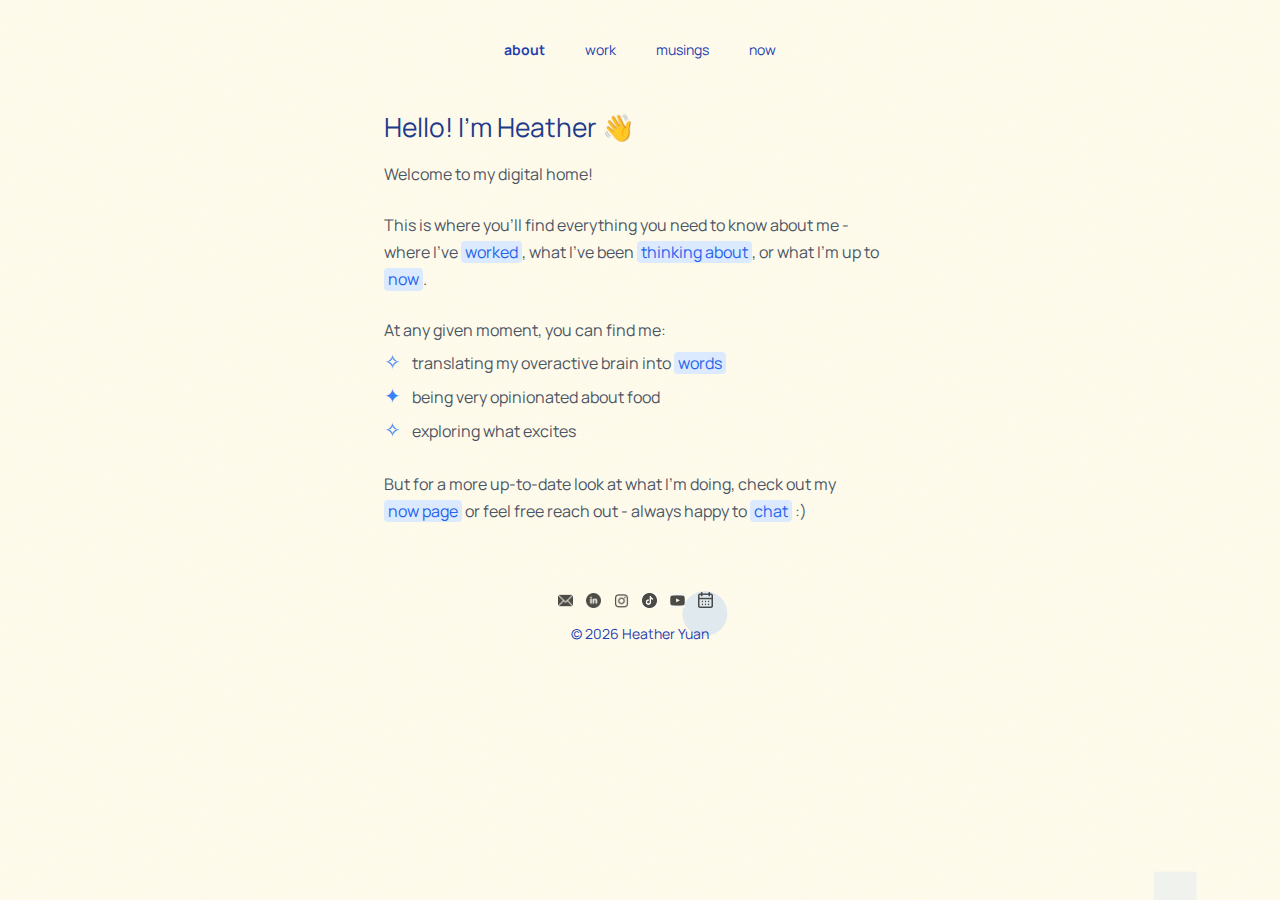
==== index.html @ a59e607d "small changes" ====
<!DOCTYPE html>
<html lang="en">
<head>
  <meta charset="UTF-8">
  <meta name="viewport" content="width=device-width, initial-scale=1.0">
  <title>Heather Yuan</title>
  <link rel="stylesheet" href="css/styles.css">
  <link href="https://fonts.googleapis.com/css2?family=Manrope:wght@200..800&display=swap" rel="stylesheet">
</head>
<body>
  <!-- Background elements -->
  <div class="background" id="background">
    <!-- Floating elements will be added here by JavaScript -->
  </div>
  <div class="texture"></div>
  
  <!-- Content -->
  <div class="content">
    <!-- Navigation -->
    <nav>
      <div class="nav-links" id="navLinks">
        <a href="index.html" class="nav-link">about</a>
        <a href="assets/Heather_Yuan_Resume.pdf" target="_blank" class="nav-link">work</a>
        <a href="https://heatheryuan.com/musings/" target="_blank" class="nav-link">musings</a>
        <a href="now.html" class="nav-link">now</a>
        <!-- <a href="contact.html" class="nav-link">contact</a> -->
      </div>
    </nav>
    
    <main class="container">
      <!-- Intro Section -->
      <section>
        <h1>Hello! I'm Heather <span class="wave-emoji">👋</span></h1>
        <!-- <div class="divider"></div> -->
        <p>
          Welcome to my digital home!
        </p>
        <p>
          This is where you'll find everything you need to know about me - where I've <span class="highlight"><a target="_blank" href="assets/Heather_Yuan_Resume.pdf" class="link">worked</a></span>, what I've been <span class="highlight"><a target="_blank" href="https://heatheryuan.com/musings/" class="link">thinking about</a></span>, or what I'm up to <span class="highlight"><a href="now.html" class="link">now</a></span>.
        </p>
        <p>
          At any given moment, you can find me:<br>
          <span class="icon">✧</span> translating my overactive brain into <span class="highlight"><a target="_blank" href="https://heatheryuan.com/musings/" class="link">words</a></span><br>
          <span class="icon">✦</span> being very opinionated about food<br>
          <span class="icon">✧</span> exploring what excites<br>
        </p>
        <p>
          But for a more up-to-date look at what I'm doing, check out my <span class="highlight"><a href="now.html" class="link">now page</a></span> or feel free reach out - always happy to <span class="highlight"><a target="_blank" href="https://calendly.com/hyhyuan22/30min" class="link">chat</a></span> :)
        </p>
        
      
      <!-- Links Section -->
      <!-- <section>
        <p><span class="icon">✦</span><a href="#" class="link">Read my latest essay</a></p>
        <p><span class="icon">✦</span><a href="#" class="link">See my Github experiments</a></p>
        <p><span class="icon">✦</span><a href="#" class="link">Subscribe to my newsletter</a></p>
      </section> -->
    </main>
    
    <!-- Footer -->
    <footer>
      <a target="_blank" href="mailto:hyhyuan22@gmail.com" style="text-decoration: none;">
        <img id="icon" src="assets/img/icons/email.png">
      </a>
      <a target="_blank" href="https://www.linkedin.com/in/heatheryuan/" style="text-decoration: none;">
        <img id="icon" src="assets/img/icons/linkedin.png">
      </a>
      <a target="_blank" href="https://www.instagram.com/heather.yuan/" style="text-decoration: none;">
          <img id="icon" src="assets/img/icons/instagram.webp">
      </a>
      <a target="_blank" href="https://www.tiktok.com/@heatheryuann" style="text-decoration: none;">
        <img id="icon" src="assets/img/icons/tiktok.png">
      </a>
      <a target="_blank" href="https://www.youtube.com/@heatheryuann" style="text-decoration: none;">
        <img id="icon" src="assets/img/icons/youtube.webp">
      </a>
      <a target="_blank" href="https://calendly.com/hyhyuan22/30min" style="text-decoration: none;">
        <img id="icon" src="assets/img/icons/calendar.png">
      </a>
      <p>© <span id="year"></span> Heather Yuan</p>
    </footer>
  </div>
  <script src="js/script.jsx"></script>
  <script src="js/background.jsx"></script>
</body>
</html>
---- css/styles.css ----
body {
    margin: 0;
    padding: 0;
    font-family: "Manrope", sans-serif;
    background-color: #fffbeb; /* amber-50 */
    color: #4b5563; /* gray-700 */
    min-height: 100vh;
    position: relative;
    overflow-x: hidden;
  }

  /* Container */
  .container {
    max-width: 32rem;
    margin: 0 auto;
    padding: 0 1.5rem;
  }
  .container.now {
    background-color: white;
    border-radius: 10px;
    padding: 20px;
    box-shadow: 0 2px 10px rgba(0, 0, 0, 0.1);
    margin: 0 auto;
    border: 2px solid #3b82f6;
  }

  /* Navigation */
  nav {
    display: flex;
    justify-content: center;
    padding-top: 2.5rem;
    padding-bottom: 2rem;
  }

  .nav-links {
    display: flex;
    gap: 2.5rem;
  }

  .nav-link {
    display: inline-block;
    font-size: 0.875rem;
    color: #1e40af; /* blue-800 */
    text-decoration: none;
    transition: transform 0.3s;
    transform-origin: center center;
  }

  .nav-link.active {
    font-weight: bold;
  }

  /* Wave */
  .wave-emoji {
    display: inline-block;
    cursor: pointer;
    transition: transform 0.1s ease-in-out;
  }
  
  @keyframes wave {
    0% { transform: rotate(0deg); }
    20% { transform: rotate(15deg); }
    40% { transform: rotate(-8deg); }
    60% { transform: rotate(10deg); }
    80% { transform: rotate(-5deg); }
    100% { transform: rotate(0deg); }
  }
  
  .wave-emoji:hover {
    animation: wave 0.8s ease-in-out;
  }

  /* Sections */
  section {
    margin-bottom: 1rem;
  }

  .text-center {
    text-align: center;
  }

  h1 {
    font-size: 1.65rem;
    font-weight: normal;
    color: #1e3a8a; /* blue-900 */
    margin-bottom: 1rem;
  }

  .divider {
    height: 0.25rem;
    width: 4rem;
    background-color: #3b82f6; /* blue-500 */
    margin: 1rem auto;
    border-radius: 9999px;
  }

  p {
    line-height: 1.7;
    margin-bottom: 1.5rem;
  }

  /* List */
  ul {
    list-style: none;
    padding: 0;
    margin: 1.5rem 0;
  }

  li {
    margin-bottom: 1rem;
    line-height: 1.7;
  }

  .icon {
    color: #3b82f6; /* blue-500 */
    font-size: 1.25rem;
    margin-right: 0.5rem;
  }

  /* Projects */
  .projects {
    display: flex;
    flex-direction: column;
    gap: 2rem;
    margin-top: 1.5rem;
  }

  .project-card {
    padding: 1.5rem;
    background-color: white;
    border-radius: 0.5rem;
    border: 1px solid #dbeafe; /* blue-100 */
    box-shadow: 0 1px 2px rgba(0, 0, 0, 0.05);
    transition: all 0.3s;
  }

  .project-card:hover {
    transform: translateY(-0.25rem);
    box-shadow: 0 4px 6px rgba(0, 0, 0, 0.05);
  }

  .project-title {
    font-size: 1rem;
    font-weight: 500;
    color: #1e40af; /* blue-800 */
    margin-top: 0;
    margin-bottom: 0.5rem;
  }

  .project-subtitle {
    font-size: 0.75rem;
    font-weight: 500;
    color: #2563eb; /* blue-600 */
    margin-top: 0;
  }

  /* Links */
  .link {
    color: #2563eb; /* blue-600 */
    text-decoration: none;
    transition: all 0.3s;
    display: inline-block;
    transform-origin: center center;
    background-color: #dbeafe; /* blue-100 */
    padding: 0 0.25rem;
    border-radius: 0.25rem;
    line-height: 1.4;
  }

  .link:hover {
    background-color: #C2DCFD;
    transform: rotate(1deg);
  }

  /* Footer */
  footer {
    text-align: center;
    padding: 2.5rem 0;
    font-size: 0.875rem;
    color: #1e40af; /* blue-800 */
  }

  #icon {
    width: 15px;
    opacity: 0.7;
    vertical-align: bottom;
    margin-right: 10px;
}

  /* Background elements */
  .background {
    position: absolute;
    top: 0;
    left: 0;
    width: 100%;
    height: 100%;
    z-index: -10;
    overflow: hidden;
  }

  .floating-element {
    position: absolute;
    opacity: 0.3;
    animation: float 20s ease-in-out infinite;
  }

  .circle {
    border-radius: 50%;
  }

  .square {
    transform: rotate(45deg);
  }

  .texture {
    position: absolute;
    top: 0;
    left: 0;
    width: 100%;
    height: 100%;
    background-image: url('[data-uri]');
    opacity: 0.3;
    z-index: -5;
  }

  .content {
    position: relative;
    z-index: 10;
  }
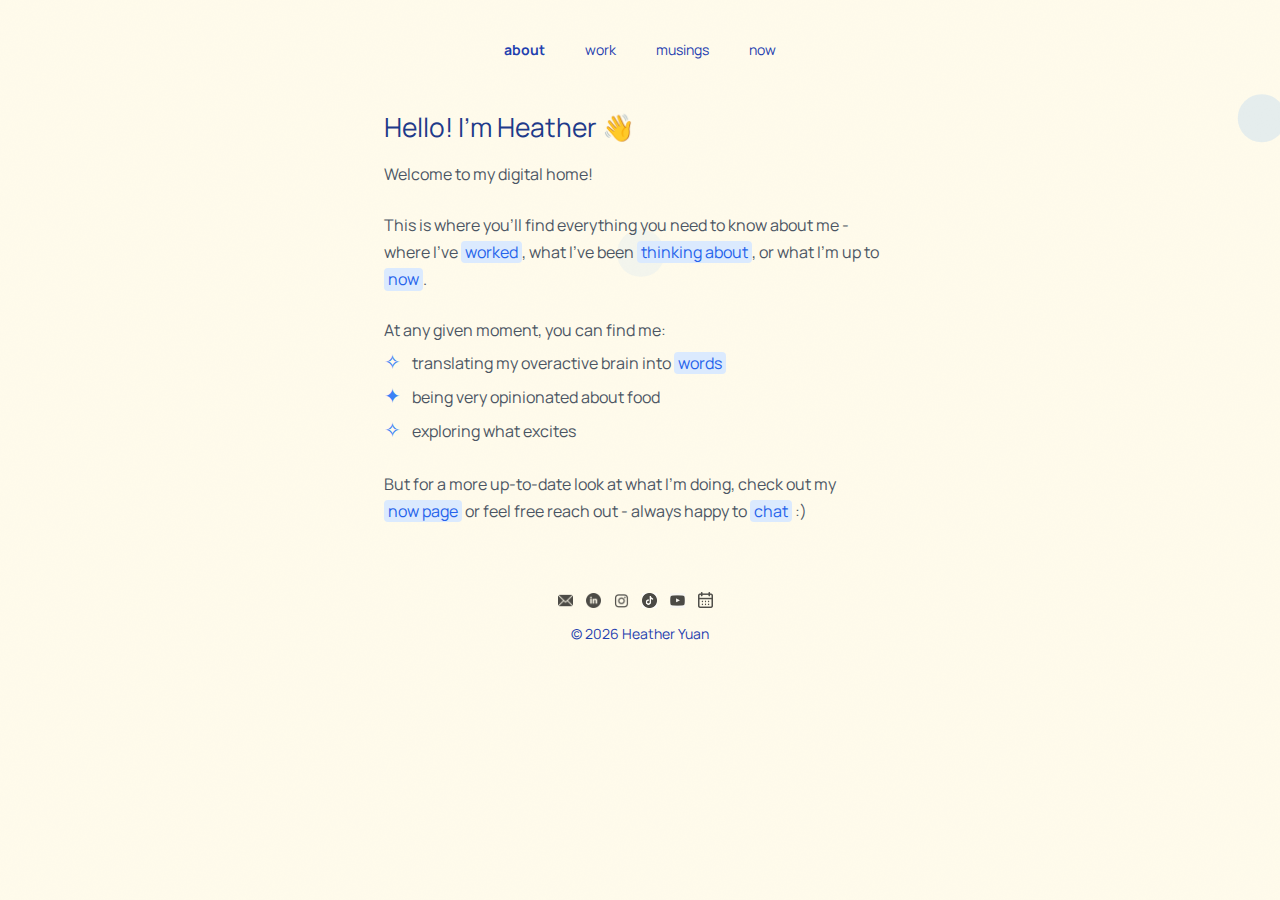
==== commit 42599b23: "add monogram" ====
--- a/index.html
+++ b/index.html
@@ -4,6 +4,7 @@
   <meta charset="UTF-8">
   <meta name="viewport" content="width=device-width, initial-scale=1.0">
   <title>Heather Yuan</title>
+  <link rel="icon" href="assets/img/personal/monogram.png">
   <link rel="stylesheet" href="css/styles.css">
   <link href="https://fonts.googleapis.com/css2?family=Manrope:wght@200..800&display=swap" rel="stylesheet">
 </head>
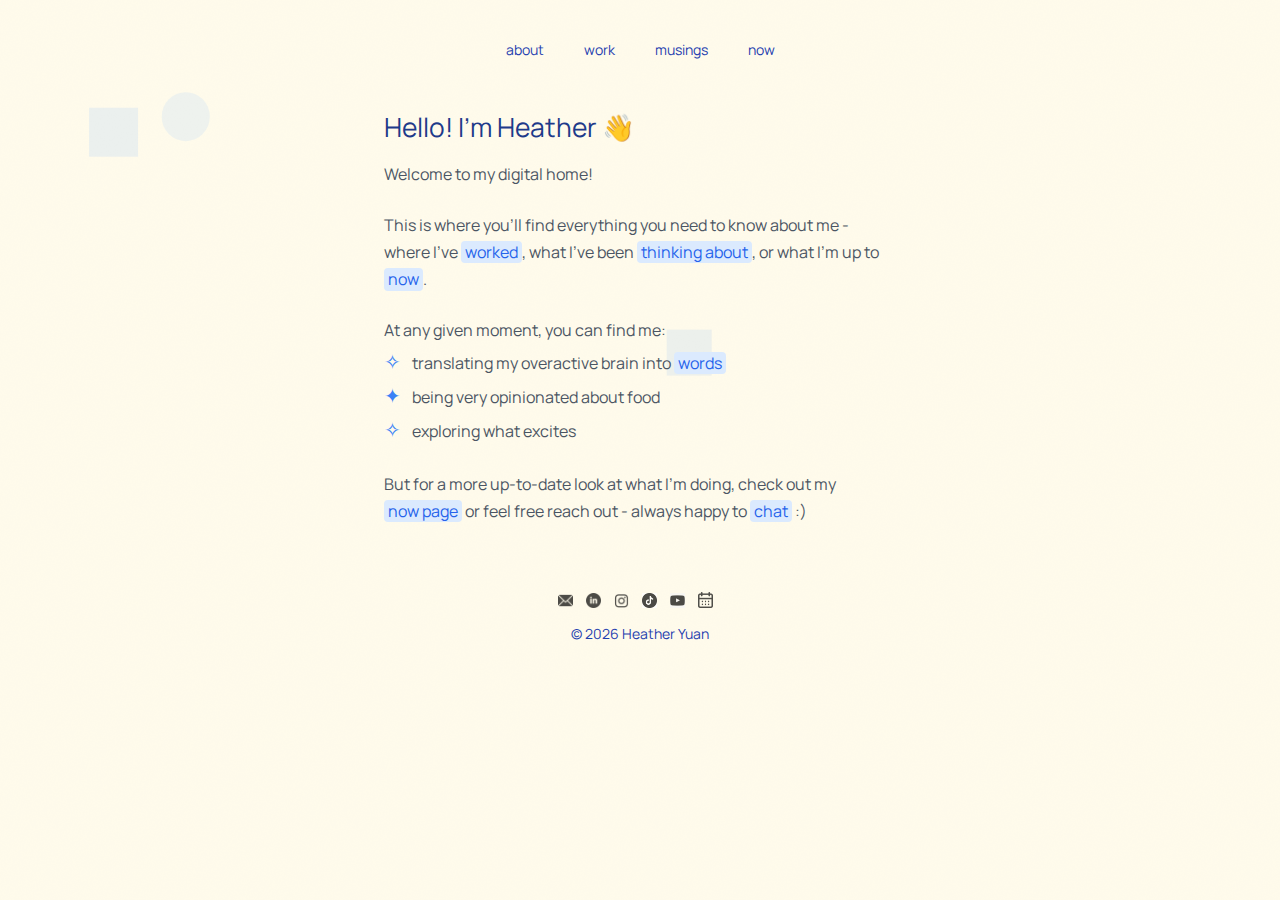
==== commit eaebbae9: "testing subdomains" ====
--- a/index.html
+++ b/index.html
@@ -20,10 +20,10 @@
     <!-- Navigation -->
     <nav>
       <div class="nav-links" id="navLinks">
-        <a href="index.html" class="nav-link">about</a>
+        <a href="/" class="nav-link">about</a>
         <a href="assets/Heather_Yuan_Resume.pdf" target="_blank" class="nav-link">work</a>
         <a href="https://heatheryuan.com/musings/" target="_blank" class="nav-link">musings</a>
-        <a href="now.html" class="nav-link">now</a>
+        <a href="/now" class="nav-link">now</a>
         <!-- <a href="contact.html" class="nav-link">contact</a> -->
       </div>
     </nav>
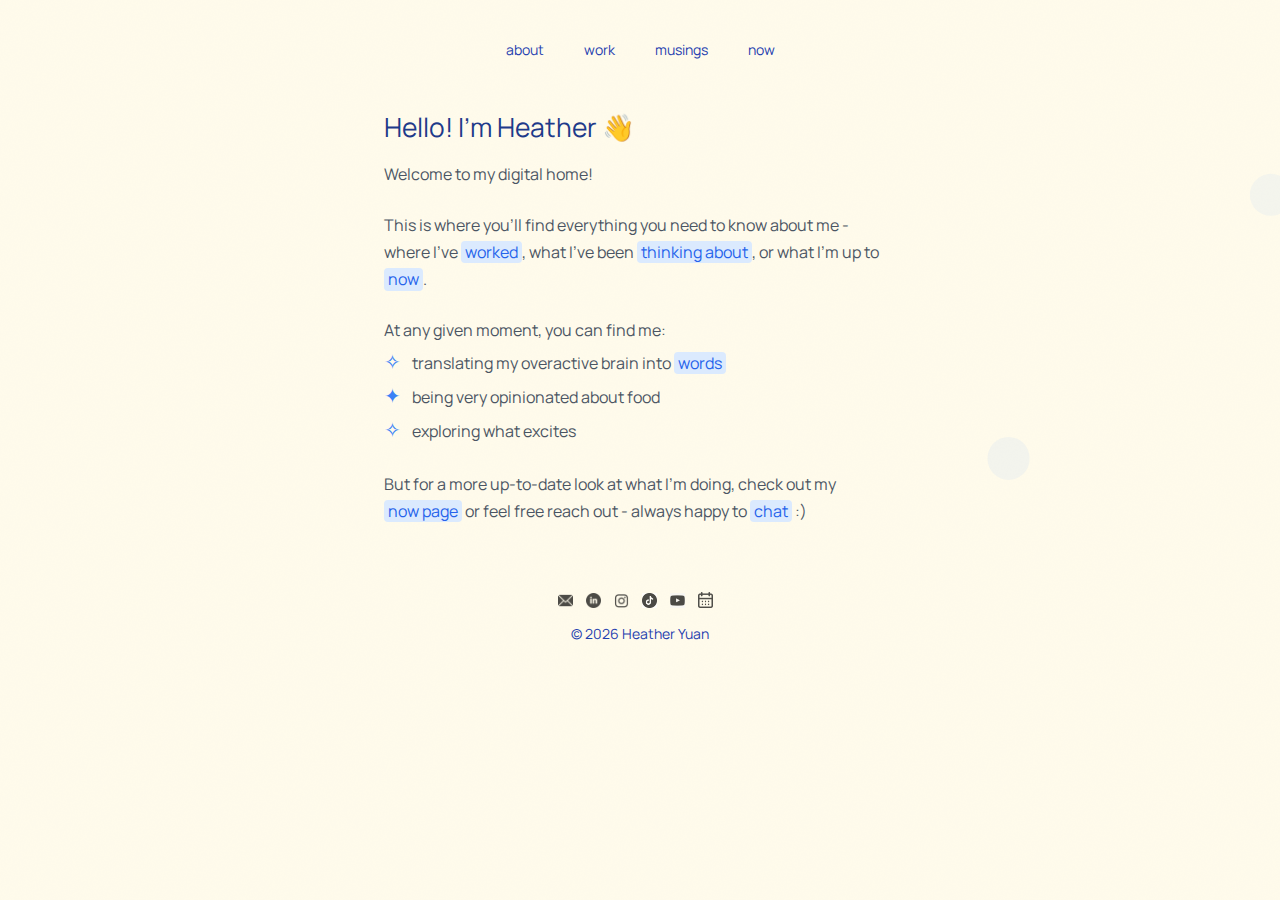
==== commit 7302031e: "fixed bolding nav bar" ====
--- a/index.html
+++ b/index.html
@@ -22,7 +22,7 @@
       <div class="nav-links" id="navLinks">
         <a href="/" class="nav-link">about</a>
         <a href="assets/Heather_Yuan_Resume.pdf" target="_blank" class="nav-link">work</a>
-        <a href="https://heatheryuan.com/musings/" target="_blank" class="nav-link">musings</a>
+        <a href="https://heatheryuan.com/musings" target="_blank" class="nav-link">musings</a>
         <a href="/now" class="nav-link">now</a>
         <!-- <a href="contact.html" class="nav-link">contact</a> -->
       </div>
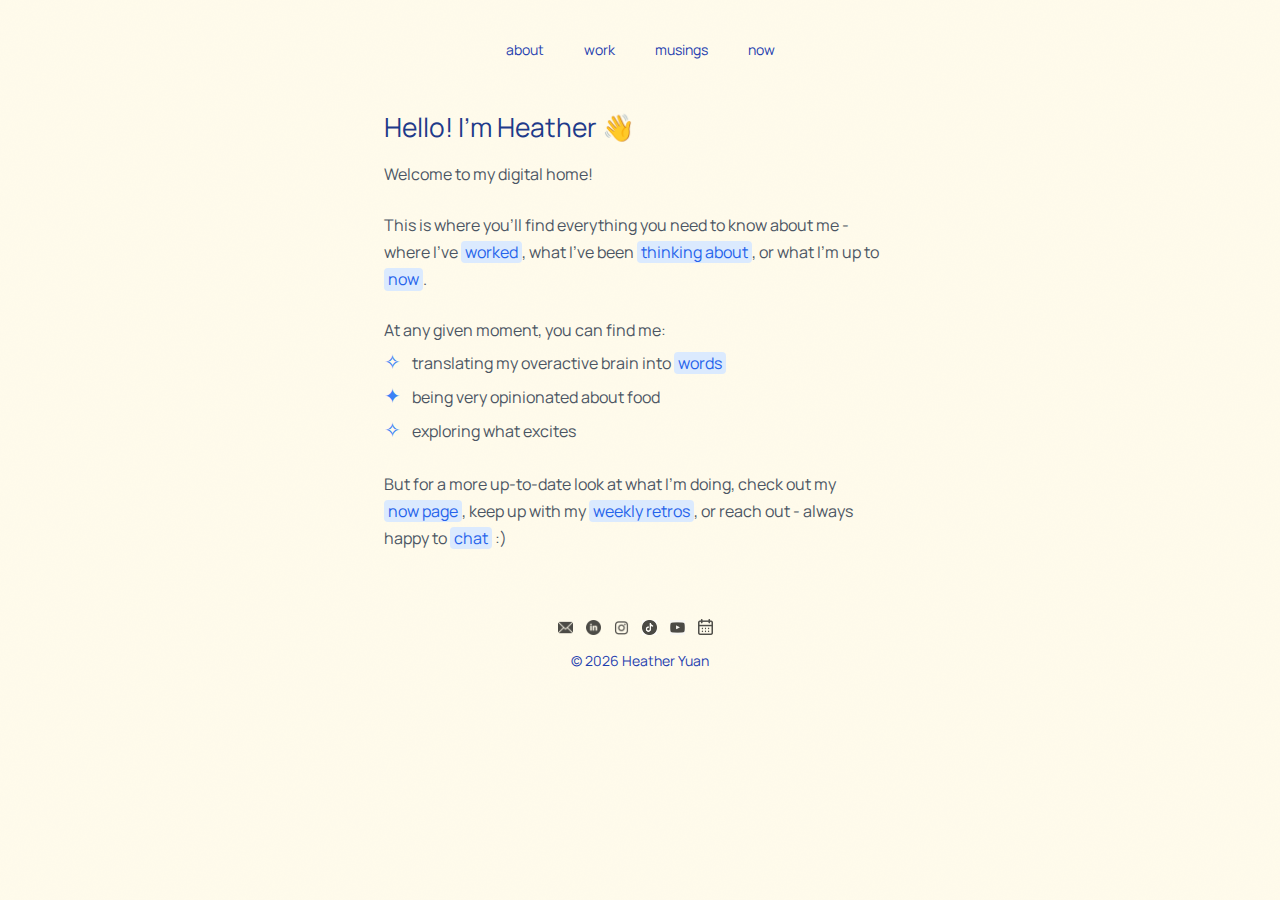
==== commit 91016f20: "adjusted home page" ====
--- a/index.html
+++ b/index.html
@@ -46,7 +46,7 @@
           <span class="icon">✧</span> exploring what excites<br>
         </p>
         <p>
-          But for a more up-to-date look at what I'm doing, check out my <span class="highlight"><a href="now.html" class="link">now page</a></span> or feel free reach out - always happy to <span class="highlight"><a target="_blank" href="https://calendly.com/hyhyuan22/30min" class="link">chat</a></span> :)
+          But for a more up-to-date look at what I'm doing, check out my <span class="highlight"><a href="now.html" class="link">now page</a></span>, keep up with my <span class="highlight"><a target="_blank" href="https://heatheryuan.com/musings/retros/why" class="link">weekly retros</a></span>, or reach out - always happy to <span class="highlight"><a target="_blank" href="https://calendly.com/hyhyuan22/30min" class="link">chat</a></span> :)
         </p>
         
       
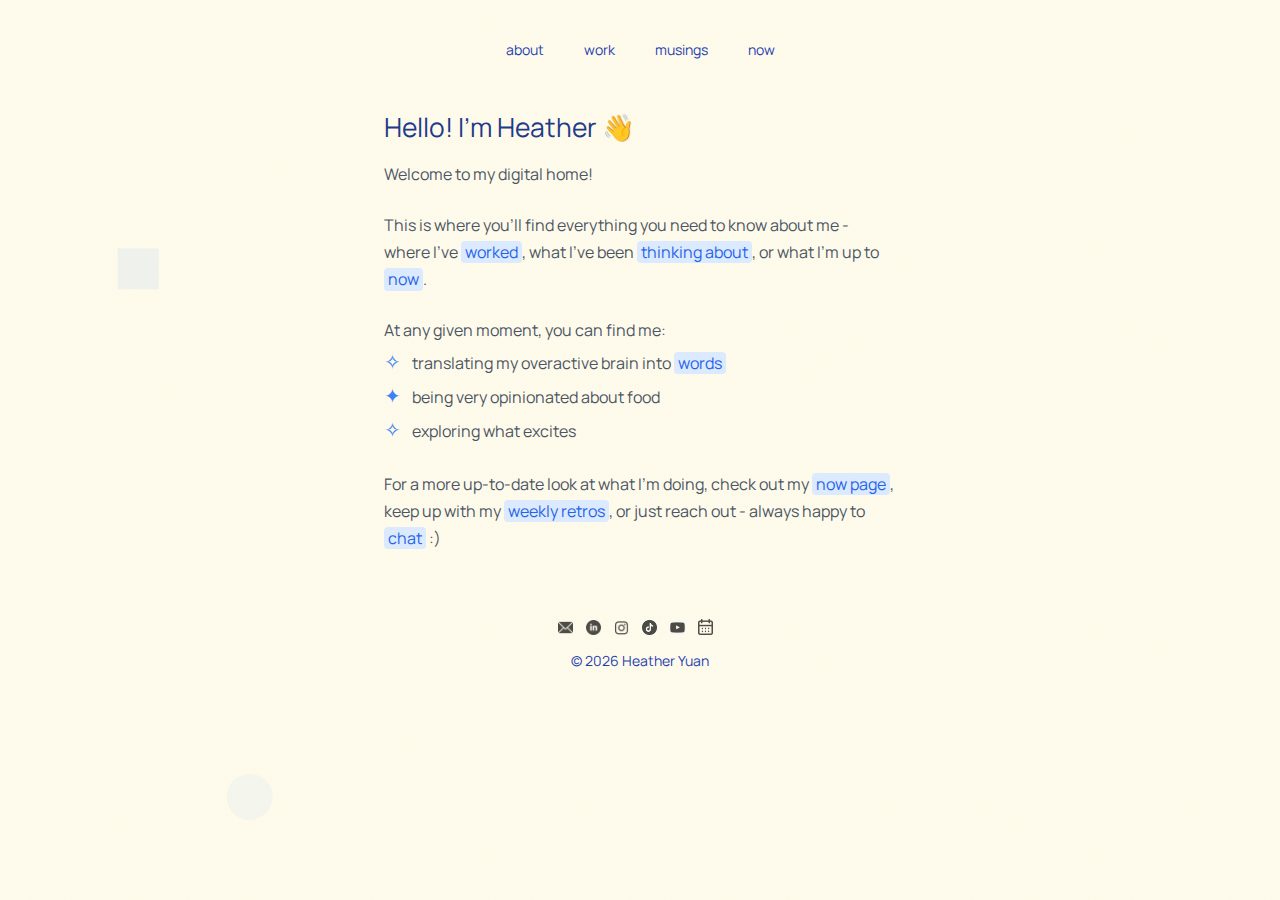
==== commit 2eca36e3: "minor changes" ====
--- a/index.html
+++ b/index.html
@@ -46,7 +46,7 @@
           <span class="icon">✧</span> exploring what excites<br>
         </p>
         <p>
-          But for a more up-to-date look at what I'm doing, check out my <span class="highlight"><a href="now.html" class="link">now page</a></span>, keep up with my <span class="highlight"><a target="_blank" href="https://heatheryuan.com/musings/retros/why" class="link">weekly retros</a></span>, or reach out - always happy to <span class="highlight"><a target="_blank" href="https://calendly.com/hyhyuan22/30min" class="link">chat</a></span> :)
+          For a more up-to-date look at what I'm doing, check out my <span class="highlight"><a href="now.html" class="link">now page</a></span>, keep up with my <span class="highlight"><a target="_blank" href="https://heatheryuan.com/musings/retros/why" class="link">weekly retros</a></span>, or just reach out - always happy to <span class="highlight"><a target="_blank" href="https://calendly.com/hyhyuan22/30min" class="link">chat</a></span> :)
         </p>
         
       
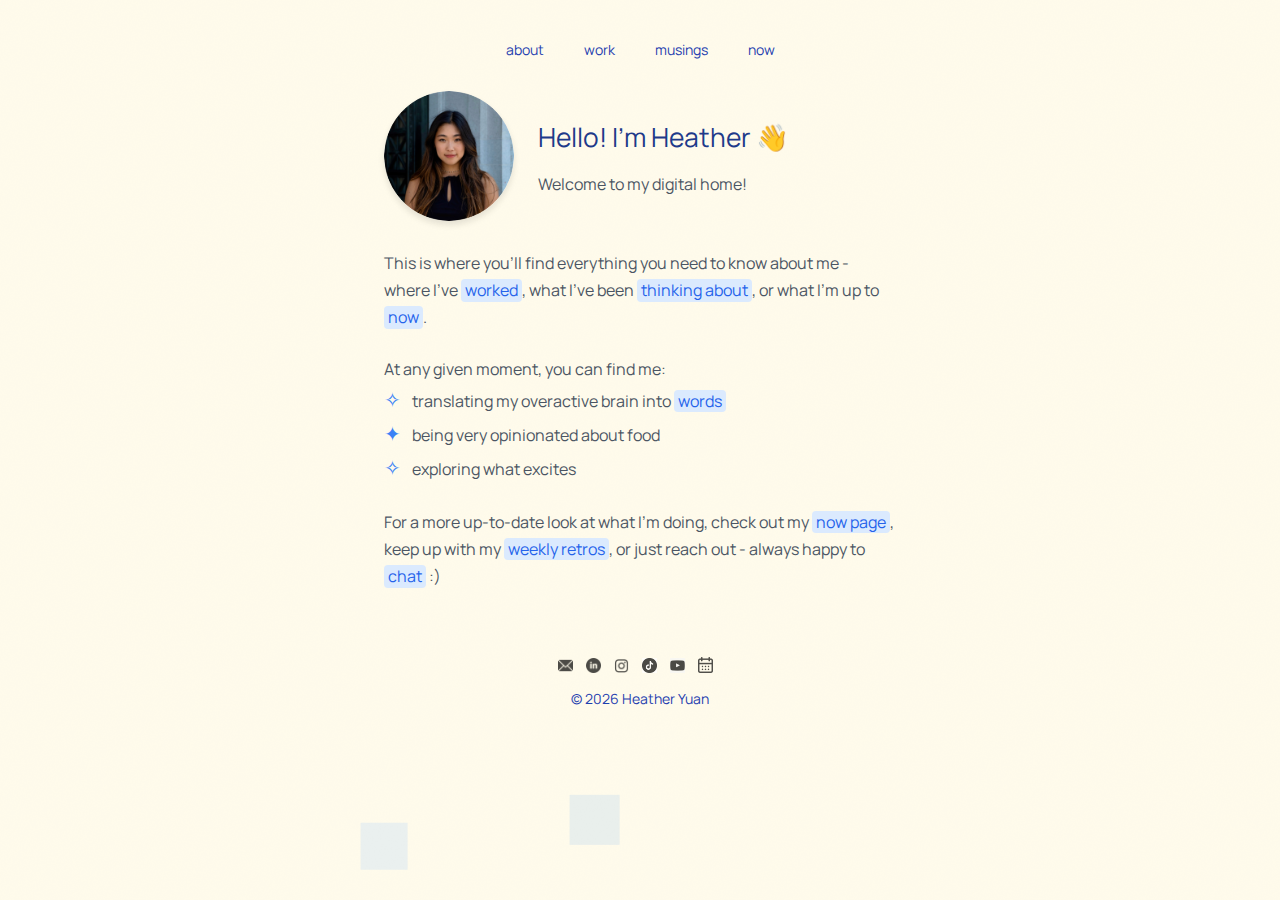
==== commit 5b74ffff: "added headshot" ====
--- a/index.html
+++ b/index.html
@@ -31,11 +31,16 @@
     <main class="container">
       <!-- Intro Section -->
       <section>
-        <h1>Hello! I'm Heather <span class="wave-emoji">👋</span></h1>
-        <!-- <div class="divider"></div> -->
-        <p>
-          Welcome to my digital home!
-        </p>
+        <div class="intro-container">
+          <div class="headshot-container">
+            <img src="assets/img/personal/headshot-circle.png" alt="Heather Yuan" class="headshot">
+          </div>
+          <div class="intro-text">
+            <h1>Hello! I'm Heather <span class="wave-emoji">👋</span></h1>
+            <p>Welcome to my digital home!</p>
+          </div>
+        </div>
+      </section>
         <p>
           This is where you'll find everything you need to know about me - where I've <span class="highlight"><a target="_blank" href="assets/Heather_Yuan_Resume.pdf" class="link">worked</a></span>, what I've been <span class="highlight"><a target="_blank" href="https://heatheryuan.com/musings/" class="link">thinking about</a></span>, or what I'm up to <span class="highlight"><a href="now.html" class="link">now</a></span>.
         </p>
--- a/css/styles.css
+++ b/css/styles.css
@@ -49,6 +49,51 @@
   .nav-link.active {
     font-weight: bold;
   }
+
+  /* Intro section with headshot */
+.intro-container {
+  display: flex;
+  align-items: center;
+  gap: 1.5rem;
+  margin-bottom: 1.5rem;
+}
+
+.headshot-container {
+  flex-shrink: 0;
+}
+
+.headshot {
+  width: 130px;
+  height: 130px;
+  border-radius: 50%;
+  object-fit: cover;
+  box-shadow: 0 4px 6px rgba(0, 0, 0, 0.1);
+}
+
+.intro-text {
+  flex-grow: 1;
+}
+
+.intro-text h1 {
+  margin-top: 0;
+}
+
+.intro-text p {
+  margin-bottom: 0;
+}
+
+/* For mobile screens */
+@media (max-width: 640px) {
+  .intro-container {
+    flex-direction: column;
+    text-align: center;
+  }
+  
+  .headshot {
+    width: 100px;
+    height: 100px;
+  }
+}
 
   /* Wave */
   .wave-emoji {
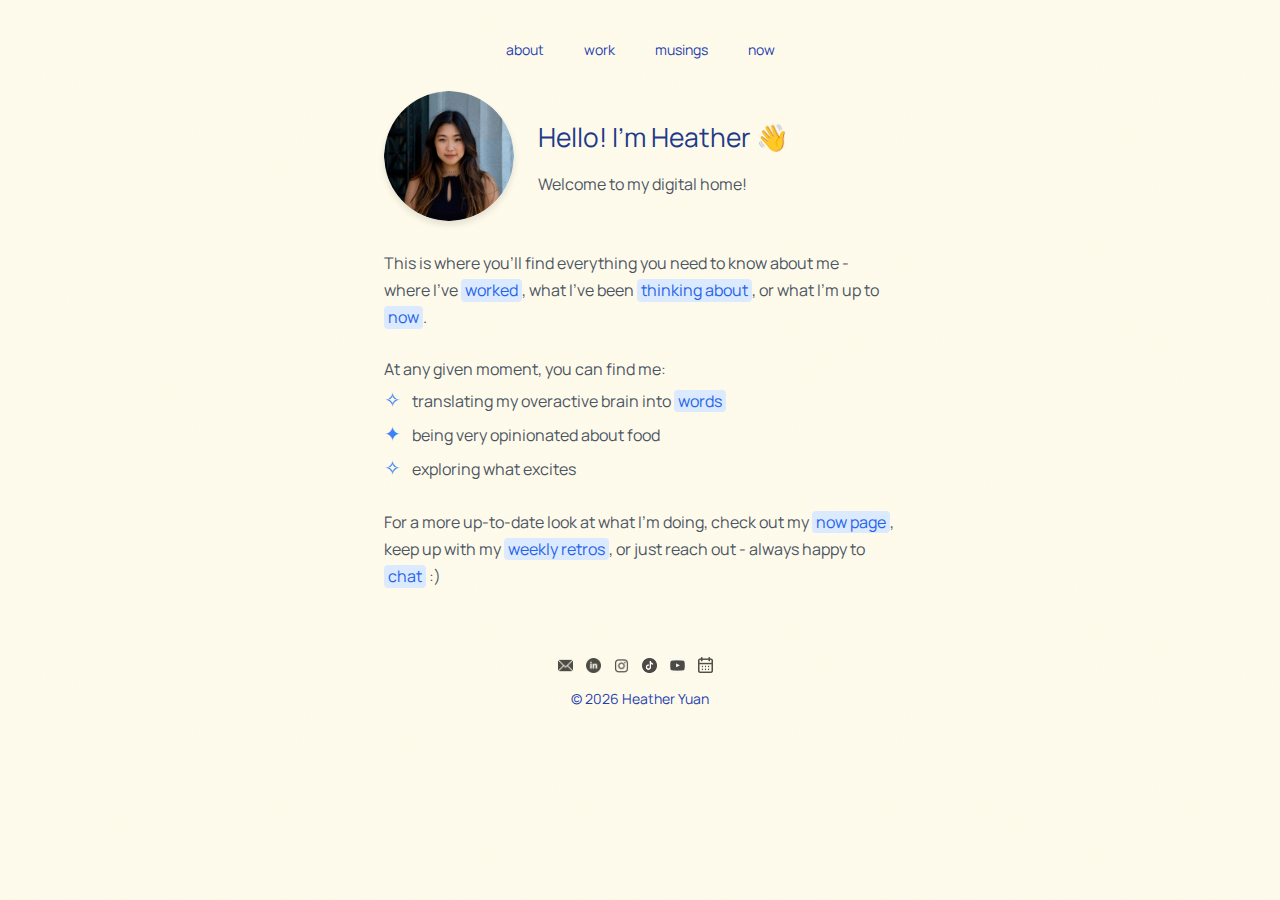
==== commit c58e89b4: "removed resume, add linkedin" ====
--- a/index.html
+++ b/index.html
@@ -21,7 +21,7 @@
     <nav>
       <div class="nav-links" id="navLinks">
         <a href="/" class="nav-link">about</a>
-        <a href="assets/Heather_Yuan_Resume.pdf" target="_blank" class="nav-link">work</a>
+        <a href="https://www.linkedin.com/in/heatheryuan/" target="_blank" class="nav-link">work</a>
         <a href="https://heatheryuan.com/musings" target="_blank" class="nav-link">musings</a>
         <a href="/now" class="nav-link">now</a>
         <!-- <a href="contact.html" class="nav-link">contact</a> -->
@@ -42,7 +42,7 @@
         </div>
       </section>
         <p>
-          This is where you'll find everything you need to know about me - where I've <span class="highlight"><a target="_blank" href="assets/Heather_Yuan_Resume.pdf" class="link">worked</a></span>, what I've been <span class="highlight"><a target="_blank" href="https://heatheryuan.com/musings/" class="link">thinking about</a></span>, or what I'm up to <span class="highlight"><a href="now.html" class="link">now</a></span>.
+          This is where you'll find everything you need to know about me - where I've <span class="highlight"><a target="_blank" href="https://www.linkedin.com/in/heatheryuan/" class="link">worked</a></span>, what I've been <span class="highlight"><a target="_blank" href="https://heatheryuan.com/musings/" class="link">thinking about</a></span>, or what I'm up to <span class="highlight"><a href="now.html" class="link">now</a></span>.
         </p>
         <p>
           At any given moment, you can find me:<br>
@@ -80,7 +80,7 @@
       <a target="_blank" href="https://www.youtube.com/@heatheryuann" style="text-decoration: none;">
         <img id="icon" src="assets/img/icons/youtube.webp">
       </a>
-      <a target="_blank" href="https://calendly.com/hyhyuan22/30min" style="text-decoration: none;">
+      <a target="_blank" href="https://calendly.com/heatheryuan/30min" style="text-decoration: none;">
         <img id="icon" src="assets/img/icons/calendar.png">
       </a>
       <p>© <span id="year"></span> Heather Yuan</p>
--- a/css/styles.css
+++ b/css/styles.css
@@ -189,14 +189,15 @@
     font-weight: 500;
     color: #1e40af; /* blue-800 */
     margin-top: 0;
-    margin-bottom: 0.5rem;
+    margin-bottom: 0;
   }
 
   .project-subtitle {
-    font-size: 0.75rem;
+    color: grey; 
+    font-style: italic;
+    font-size: 0.9rem;
     font-weight: 500;
-    color: #2563eb; /* blue-600 */
-    margin-top: 0;
+    margin-top: 0.3rem;
   }
 
   /* Links */
